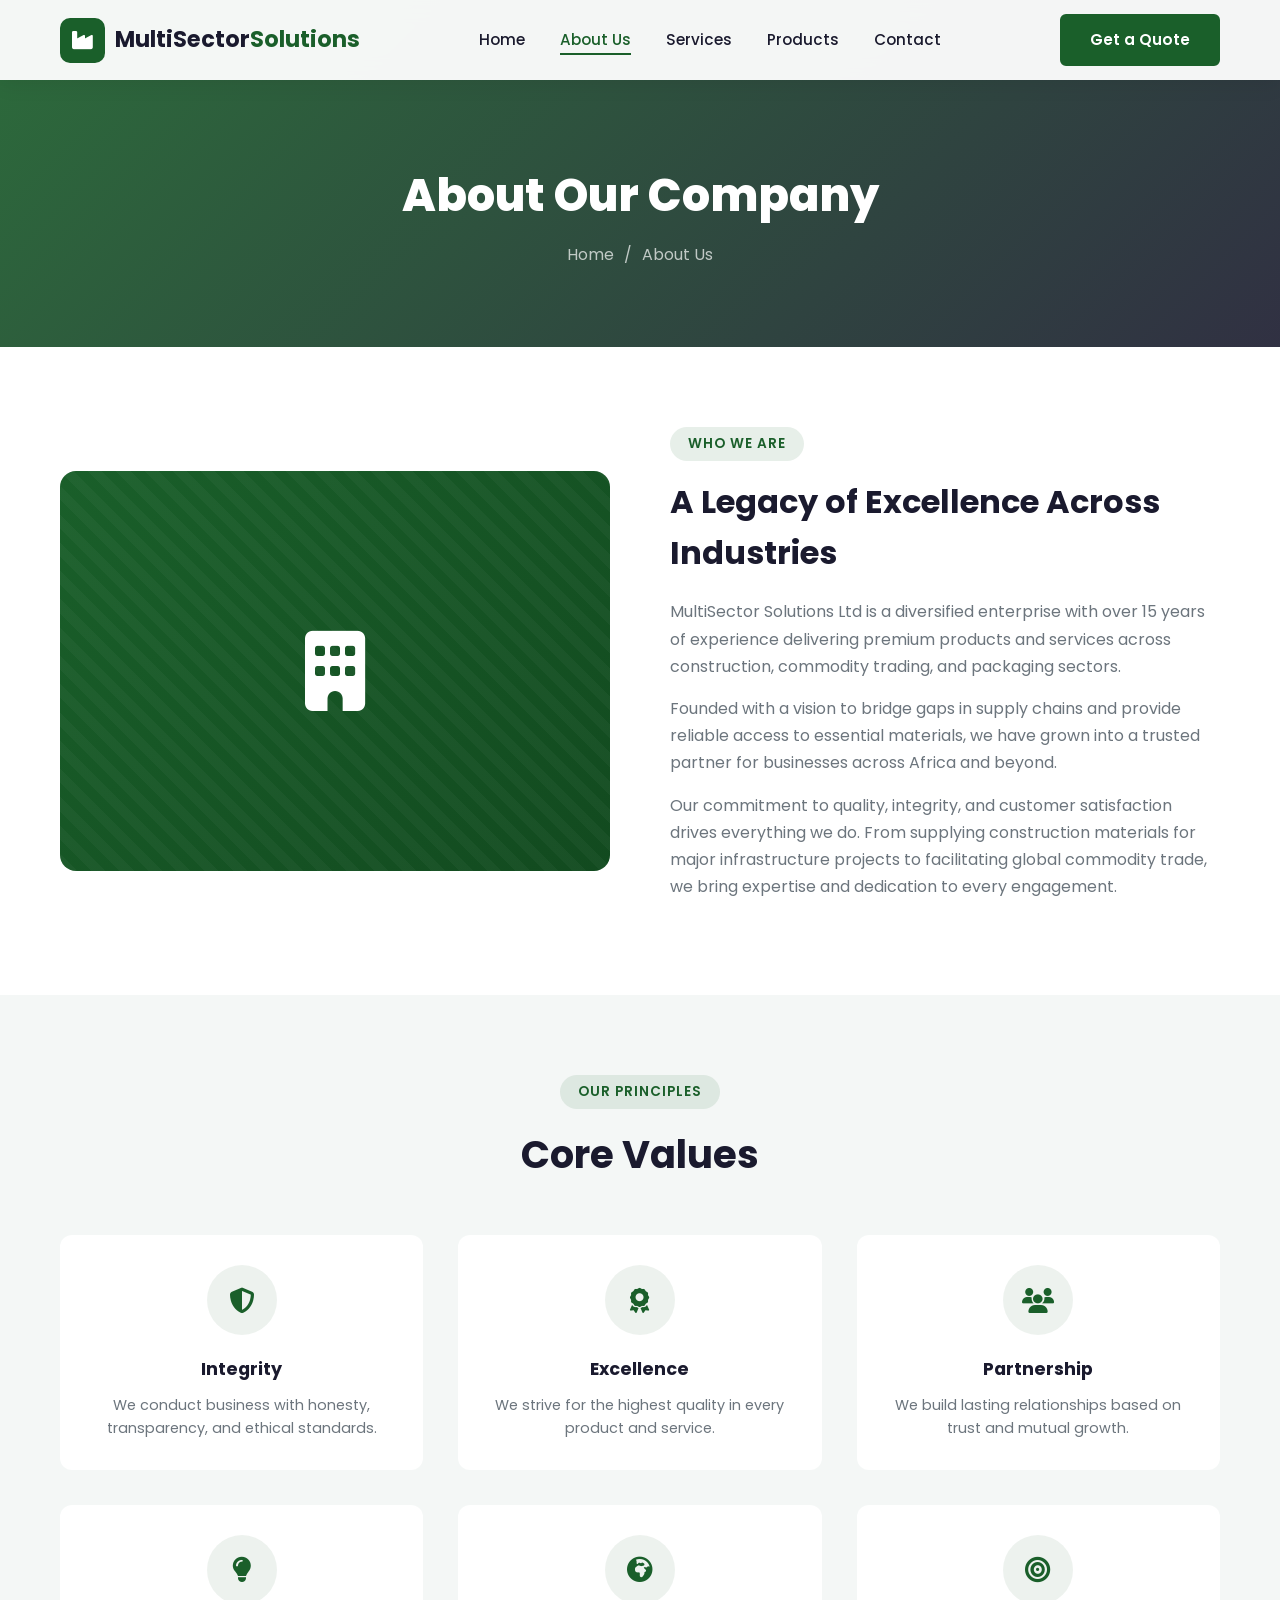
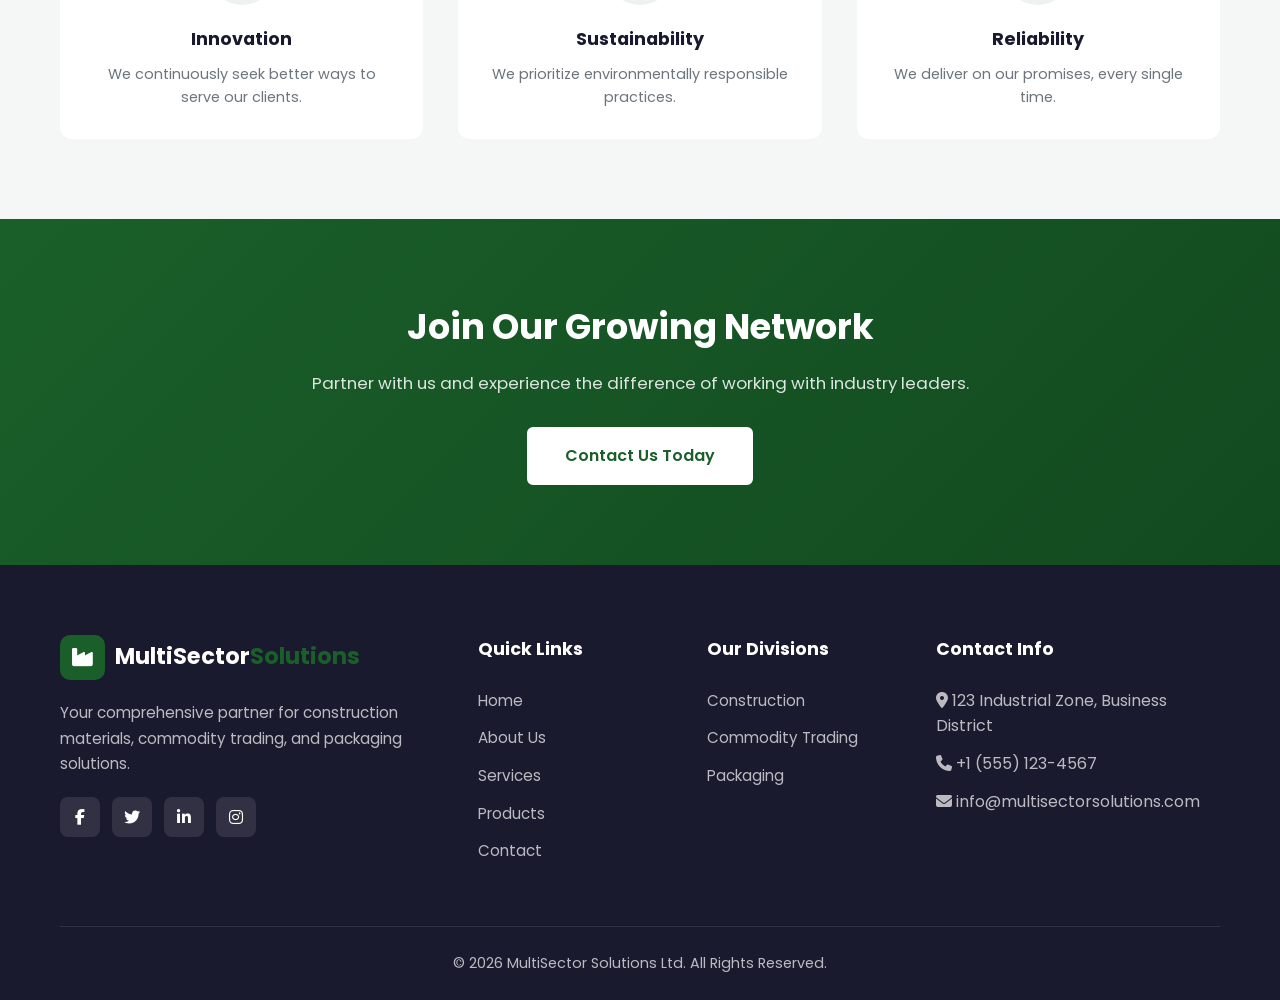
==== about.html @ 1d7cfd5d "version 1" ====
<!DOCTYPE html>
<html lang="en">
<head>
    <meta charset="UTF-8">
    <meta name="viewport" content="width=device-width, initial-scale=1.0">
    <title>About Us | MultiSector Solutions</title>
    <link rel="stylesheet" href="css/style.css">
    <link href="https://fonts.googleapis.com/css2?family=Poppins:wght@300;400;500;600;700;800&display=swap" rel="stylesheet">
    <link rel="stylesheet" href="https://cdnjs.cloudflare.com/ajax/libs/font-awesome/6.4.0/css/all.min.css">
</head>
<body>
    <header class="header" id="header">
        <div class="container">
            <div class="logo">
                <a href="index.html">
                    <span class="logo-icon"><i class="fas fa-industry"></i></span>
                    <span class="logo-text">MultiSector<span>Solutions</span></span>
                </a>
            </div>
            <nav class="nav" id="nav">
                <ul class="nav-list">
                    <li><a href="index.html">Home</a></li>
                    <li><a href="about.html" class="active">About Us</a></li>
                    <li><a href="services.html">Services</a></li>
                    <li><a href="products.html">Products</a></li>
                    <li><a href="contact.html">Contact</a></li>
                </ul>
            </nav>
            <div class="header-actions">
                <a href="contact.html" class="btn btn-primary">Get a Quote</a>
                <button class="mobile-menu-toggle" id="mobileMenuToggle">
                    <span></span><span></span><span></span>
                </button>
            </div>
        </div>
    </header>

    <section class="page-banner">
        <div class="container">
            <h1>About Our Company</h1>
            <div class="breadcrumb">
                <a href="index.html">Home</a> / <span>About Us</span>
            </div>
        </div>
    </section>

    <section class="section-padding">
        <div class="container">
            <div class="about-grid">
                <div class="about-img">
                    <i class="fas fa-building"></i>
                </div>
                <div class="about-content">
                    <span class="section-tag">Who We Are</span>
                    <h2>A Legacy of Excellence Across Industries</h2>
                    <p>MultiSector Solutions Ltd is a diversified enterprise with over 15 years of experience delivering premium products and services across construction, commodity trading, and packaging sectors.</p>
                    <p>Founded with a vision to bridge gaps in supply chains and provide reliable access to essential materials, we have grown into a trusted partner for businesses across Africa and beyond.</p>
                    <p>Our commitment to quality, integrity, and customer satisfaction drives everything we do. From supplying construction materials for major infrastructure projects to facilitating global commodity trade, we bring expertise and dedication to every engagement.</p>
                </div>
            </div>
        </div>
    </section>

    <section class="section-padding bg-light">
        <div class="container">
            <div class="section-header">
                <span class="section-tag">Our Principles</span>
                <h2 class="section-title">Core Values</h2>
            </div>
            <div class="features-grid">
                <div class="feature-item">
                    <div class="feature-icon"><i class="fas fa-shield-alt"></i></div>
                    <h4>Integrity</h4>
                    <p>We conduct business with honesty, transparency, and ethical standards.</p>
                </div>
                <div class="feature-item">
                    <div class="feature-icon"><i class="fas fa-award"></i></div>
                    <h4>Excellence</h4>
                    <p>We strive for the highest quality in every product and service.</p>
                </div>
                <div class="feature-item">
                    <div class="feature-icon"><i class="fas fa-users"></i></div>
                    <h4>Partnership</h4>
                    <p>We build lasting relationships based on trust and mutual growth.</p>
                </div>
                <div class="feature-item">
                    <div class="feature-icon"><i class="fas fa-lightbulb"></i></div>
                    <h4>Innovation</h4>
                    <p>We continuously seek better ways to serve our clients.</p>
                </div>
                <div class="feature-item">
                    <div class="feature-icon"><i class="fas fa-globe-africa"></i></div>
                    <h4>Sustainability</h4>
                    <p>We prioritize environmentally responsible practices.</p>
                </div>
                <div class="feature-item">
                    <div class="feature-icon"><i class="fas fa-bullseye"></i></div>
                    <h4>Reliability</h4>
                    <p>We deliver on our promises, every single time.</p>
                </div>
            </div>
        </div>
    </section>

    <section class="cta-section">
        <div class="container">
            <div class="cta-box">
                <h2>Join Our Growing Network</h2>
                <p>Partner with us and experience the difference of working with industry leaders.</p>
                <a href="contact.html" class="btn btn-light btn-lg">Contact Us Today</a>
            </div>
        </div>
    </section>

    <footer class="footer">
        <div class="container">
            <div class="footer-grid">
                <div class="footer-col">
                    <div class="logo">
                        <a href="index.html">
                            <span class="logo-icon"><i class="fas fa-industry"></i></span>
                            <span class="logo-text">MultiSector<span>Solutions</span></span>
                        </a>
                    </div>
                    <p>Your comprehensive partner for construction materials, commodity trading, and packaging solutions.</p>
                    <div class="social-links">
                        <a href="#"><i class="fab fa-facebook-f"></i></a>
                        <a href="#"><i class="fab fa-twitter"></i></a>
                        <a href="#"><i class="fab fa-linkedin-in"></i></a>
                        <a href="#"><i class="fab fa-instagram"></i></a>
                    </div>
                </div>
                <div class="footer-col">
                    <h4>Quick Links</h4>
                    <ul>
                        <li><a href="index.html">Home</a></li>
                        <li><a href="about.html">About Us</a></li>
                        <li><a href="services.html">Services</a></li>
                        <li><a href="products.html">Products</a></li>
                        <li><a href="contact.html">Contact</a></li>
                    </ul>
                </div>
                <div class="footer-col">
                    <h4>Our Divisions</h4>
                    <ul>
                        <li><a href="services.html#construction">Construction</a></li>
                        <li><a href="services.html#trading">Commodity Trading</a></li>
                        <li><a href="services.html#packaging">Packaging</a></li>
                    </ul>
                </div>
                <div class="footer-col">
                    <h4>Contact Info</h4>
                    <ul class="contact-info">
                        <li><i class="fas fa-map-marker-alt"></i> 123 Industrial Zone, Business District</li>
                        <li><i class="fas fa-phone"></i> +1 (555) 123-4567</li>
                        <li><i class="fas fa-envelope"></i> info@multisectorsolutions.com</li>
                    </ul>
                </div>
            </div>
            <div class="footer-bottom">
                <p>&copy; 2026 MultiSector Solutions Ltd. All Rights Reserved.</p>
            </div>
        </div>
    </footer>

    <script src="js/main.js"></script>
</body>
</html>
---- css/style.css ----
/* ==================== */
/* GLOBAL STYLES        */
/* ==================== */
:root {
    --primary-color: #1a5f2a;
    --primary-dark: #124a1f;
    --primary-light: #2d8a40;
    --secondary-color: #c45c26;
    --accent-color: #f4a261;
    --dark: #1a1a2e;
    --light: #f8f9fa;
    --gray: #6c757d;
    --white: #ffffff;
    --font-main: 'Poppins', sans-serif;
    --shadow: 0 4px 20px rgba(0,0,0,0.08);
    --shadow-lg: 0 10px 40px rgba(0,0,0,0.12);
    --transition: all 0.3s ease;
}

* {
    margin: 0;
    padding: 0;
    box-sizing: border-box;
}

html {
    scroll-behavior: smooth;
}

body {
    font-family: var(--font-main);
    line-height: 1.6;
    color: var(--dark);
    background: var(--white);
}

a {
    text-decoration: none;
    color: inherit;
    transition: var(--transition);
}

ul {
    list-style: none;
}

img {
    max-width: 100%;
    height: auto;
}

.container {
    max-width: 1200px;
    margin: 0 auto;
    padding: 0 20px;
}

/* ==================== */
/* BUTTONS              */
/* ==================== */
.btn {
    display: inline-flex;
    align-items: center;
    justify-content: center;
    gap: 8px;
    padding: 12px 28px;
    border-radius: 6px;
    font-weight: 600;
    font-size: 0.95rem;
    cursor: pointer;
    transition: var(--transition);
    border: 2px solid transparent;
}

.btn-primary {
    background: var(--primary-color);
    color: var(--white);
    border-color: var(--primary-color);
}

.btn-primary:hover {
    background: var(--primary-dark);
    border-color: var(--primary-dark);
    transform: translateY(-2px);
    box-shadow: var(--shadow-lg);
}

.btn-outline {
    background: transparent;
    color: var(--white);
    border-color: var(--white);
}

.btn-outline:hover {
    background: var(--white);
    color: var(--primary-color);
}

.btn-light {
    background: var(--white);
    color: var(--primary-color);
    border-color: var(--white);
}

.btn-light:hover {
    background: var(--light);
    border-color: var(--light);
}

.btn-lg {
    padding: 14px 36px;
    font-size: 1rem;
}

/* ==================== */
/* SECTION UTILITIES    */
/* ==================== */
.section-padding {
    padding: 80px 0;
}

.bg-light {
    background: #f4f7f6;
}

.section-header {
    text-align: center;
    max-width: 700px;
    margin: 0 auto 50px;
}

.section-tag {
    display: inline-block;
    padding: 6px 18px;
    background: rgba(26, 95, 42, 0.1);
    color: var(--primary-color);
    font-weight: 600;
    font-size: 0.85rem;
    border-radius: 30px;
    margin-bottom: 15px;
    text-transform: uppercase;
    letter-spacing: 1px;
}

.section-title {
    font-size: 2.4rem;
    font-weight: 700;
    margin-bottom: 15px;
    color: var(--dark);
}

.section-desc {
    color: var(--gray);
    font-size: 1.05rem;
}

.text-center {
    text-align: center;
}

.mt-4 {
    margin-top: 40px;
}

/* ==================== */
/* HEADER               */
/* ==================== */
.header {
    position: fixed;
    top: 0;
    left: 0;
    width: 100%;
    z-index: 1000;
    background: rgba(255,255,255,0.95);
    backdrop-filter: blur(10px);
    box-shadow: var(--shadow);
    transition: var(--transition);
}

.header .container {
    display: flex;
    align-items: center;
    justify-content: space-between;
    height: 80px;
}

.logo a {
    display: flex;
    align-items: center;
    gap: 10px;
}

.logo-icon {
    width: 45px;
    height: 45px;
    background: var(--primary-color);
    color: var(--white);
    border-radius: 10px;
    display: flex;
    align-items: center;
    justify-content: center;
    font-size: 1.3rem;
}

.logo-text {
    font-size: 1.4rem;
    font-weight: 700;
    color: var(--dark);
}

.logo-text span {
    color: var(--primary-color);
}

.nav-list {
    display: flex;
    gap: 35px;
}

.nav-list a {
    font-weight: 500;
    font-size: 0.95rem;
    color: var(--dark);
    position: relative;
}

.nav-list a::after {
    content: '';
    position: absolute;
    bottom: -5px;
    left: 0;
    width: 0;
    height: 2px;
    background: var(--primary-color);
    transition: var(--transition);
}

.nav-list a:hover::after,
.nav-list a.active::after {
    width: 100%;
}

.nav-list a:hover,
.nav-list a.active {
    color: var(--primary-color);
}

.header-actions {
    display: flex;
    align-items: center;
    gap: 20px;
}

.mobile-menu-toggle {
    display: none;
    flex-direction: column;
    gap: 5px;
    background: none;
    border: none;
    cursor: pointer;
    padding: 5px;
}

.mobile-menu-toggle span {
    width: 25px;
    height: 3px;
    background: var(--dark);
    border-radius: 3px;
    transition: var(--transition);
}

/* ==================== */
/* HERO SECTION         */
/* ==================== */
.hero {
    min-height: 100vh;
    display: flex;
    align-items: center;
    background: linear-gradient(135deg, rgba(26,95,42,0.9), rgba(26,26,46,0.85)),
                url('data:image/svg+xml,<svg xmlns="http://www.w3.org/2000/svg" viewBox="0 0 100 100"><rect fill="none" stroke="rgba(255,255,255,0.05)" stroke-width="1" x="0" y="0" width="100" height="100"/></svg>');
    background-size: cover;
    position: relative;
    padding-top: 80px;
    color: var(--white);
}

.hero-content {
    max-width: 800px;
    padding: 60px 0;
}

.hero-title {
    font-size: 3.2rem;
    font-weight: 800;
    line-height: 1.2;
    margin-bottom: 20px;
}

.hero-title .highlight {
    color: var(--accent-color);
}

.hero-subtitle {
    font-size: 1.15rem;
    color: rgba(255,255,255,0.85);
    margin-bottom: 35px;
    line-height: 1.7;
}

.hero-buttons {
    display: flex;
    gap: 15px;
    margin-bottom: 60px;
    flex-wrap: wrap;
}

.hero-stats {
    display: grid;
    grid-template-columns: repeat(4, 1fr);
    gap: 30px;
    padding-top: 40px;
    border-top: 1px solid rgba(255,255,255,0.2);
}

.stat-item {
    text-align: center;
}

.stat-number {
    display: block;
    font-size: 2.2rem;
    font-weight: 800;
    color: var(--accent-color);
}

.stat-label {
    font-size: 0.9rem;
    color: rgba(255,255,255,0.8);
}

/* ==================== */
/* DIVISIONS            */
/* ==================== */
.divisions-grid {
    display: grid;
    grid-template-columns: repeat(3, 1fr);
    gap: 30px;
}

.division-card {
    background: var(--white);
    border-radius: 16px;
    padding: 40px 30px;
    box-shadow: var(--shadow);
    transition: var(--transition);
    border: 1px solid rgba(0,0,0,0.04);
    position: relative;
    overflow: hidden;
}

.division-card::before {
    content: '';
    position: absolute;
    top: 0;
    left: 0;
    width: 100%;
    height: 4px;
    background: var(--primary-color);
    transform: scaleX(0);
    transition: var(--transition);
}

.division-card:hover::before {
    transform: scaleX(1);
}

.division-card:hover {
    transform: translateY(-8px);
    box-shadow: var(--shadow-lg);
}

.division-card.featured {
    background: var(--primary-color);
    color: var(--white);
}

.division-card.featured::before {
    background: var(--accent-color);
}

.division-card.featured h3,
.division-card.featured p {
    color: var(--white);
}

.division-icon {
    width: 65px;
    height: 65px;
    background: rgba(26,95,42,0.1);
    border-radius: 14px;
    display: flex;
    align-items: center;
    justify-content: center;
    font-size: 1.6rem;
    color: var(--primary-color);
    margin-bottom: 25px;
}

.division-card.featured .division-icon {
    background: rgba(255,255,255,0.15);
    color: var(--white);
}

.division-card h3 {
    font-size: 1.3rem;
    margin-bottom: 12px;
    color: var(--dark);
}

.division-card p {
    color: var(--gray);
    font-size: 0.95rem;
    margin-bottom: 20px;
}

.read-more {
    font-weight: 600;
    color: var(--primary-color);
    display: inline-flex;
    align-items: center;
    gap: 6px;
}

.division-card.featured .read-more {
    color: var(--accent-color);
}

.read-more:hover {
    gap: 10px;
}

/* ==================== */
/* WHY CHOOSE US        */
/* ==================== */
.features-grid {
    display: grid;
    grid-template-columns: repeat(3, 1fr);
    gap: 35px;
}

.feature-item {
    text-align: center;
    padding: 30px;
    background: var(--white);
    border-radius: 12px;
    transition: var(--transition);
}

.feature-item:hover {
    box-shadow: var(--shadow-lg);
    transform: translateY(-5px);
}

.feature-icon {
    width: 70px;
    height: 70px;
    background: rgba(26,95,42,0.08);
    color: var(--primary-color);
    border-radius: 50%;
    display: flex;
    align-items: center;
    justify-content: center;
    font-size: 1.6rem;
    margin: 0 auto 20px;
}

.feature-item h4 {
    font-size: 1.1rem;
    margin-bottom: 10px;
    color: var(--dark);
}

.feature-item p {
    color: var(--gray);
    font-size: 0.9rem;
}

/* ==================== */
/* PRODUCTS TABS        */
/* ==================== */
.products-tabs {
    display: flex;
    justify-content: center;
    gap: 10px;
    margin-bottom: 40px;
    flex-wrap: wrap;
}

.tab-btn {
    padding: 12px 28px;
    border: 2px solid var(--primary-color);
    background: transparent;
    color: var(--primary-color);
    border-radius: 6px;
    font-weight: 600;
    cursor: pointer;
    transition: var(--transition);
    font-family: var(--font-main);
}

.tab-btn.active,
.tab-btn:hover {
    background: var(--primary-color);
    color: var(--white);
}

.tab-content {
    display: none;
}

.tab-content.active {
    display: block;
    animation: fadeIn 0.4s ease;
}

@keyframes fadeIn {
    from { opacity: 0; transform: translateY(10px); }
    to { opacity: 1; transform: translateY(0); }
}

.products-grid {
    display: grid;
    grid-template-columns: repeat(4, 1fr);
    gap: 25px;
}

.product-card {
    background: var(--white);
    border-radius: 12px;
    padding: 30px 20px;
    text-align: center;
    box-shadow: var(--shadow);
    transition: var(--transition);
    border: 1px solid rgba(0,0,0,0.04);
}

.product-card:hover {
    transform: translateY(-5px);
    box-shadow: var(--shadow-lg);
}

.product-img {
    width: 80px;
    height: 80px;
    background: rgba(26,95,42,0.08);
    border-radius: 50%;
    display: flex;
    align-items: center;
    justify-content: center;
    font-size: 2rem;
    color: var(--primary-color);
    margin: 0 auto 20px;
}

.product-card h4 {
    font-size: 1.05rem;
    margin-bottom: 8px;
    color: var(--dark);
}

.product-card p {
    color: var(--gray);
    font-size: 0.88rem;
}

/* ==================== */
/* CTA SECTION          */
/* ==================== */
.cta-section {
    padding: 80px 0;
    background: linear-gradient(135deg, var(--primary-color), var(--primary-dark));
    color: var(--white);
}

.cta-box {
    text-align: center;
    max-width: 700px;
    margin: 0 auto;
}

.cta-box h2 {
    font-size: 2.2rem;
    margin-bottom: 15px;
}

.cta-box p {
    font-size: 1.05rem;
    color: rgba(255,255,255,0.85);
    margin-bottom: 30px;
}

/* ==================== */
/* PAGE BANNER          */
/* ==================== */
.page-banner {
    padding: 160px 0 80px;
    background: linear-gradient(135deg, rgba(26,95,42,0.92), rgba(26,26,46,0.9));
    color: var(--white);
    text-align: center;
}

.page-banner h1 {
    font-size: 2.8rem;
    font-weight: 800;
    margin-bottom: 10px;
}

.breadcrumb {
    display: flex;
    justify-content: center;
    gap: 10px;
    color: rgba(255,255,255,0.7);
}

.breadcrumb a:hover {
    color: var(--accent-color);
}

/* ==================== */
/* ABOUT PAGE           */
/* ==================== */
.about-grid {
    display: grid;
    grid-template-columns: 1fr 1fr;
    gap: 60px;
    align-items: center;
}

.about-img {
    background: linear-gradient(135deg, var(--primary-color), var(--primary-dark));
    border-radius: 16px;
    min-height: 400px;
    display: flex;
    align-items: center;
    justify-content: center;
    color: var(--white);
    font-size: 5rem;
    position: relative;
    overflow: hidden;
}

.about-img::before {
    content: '';
    position: absolute;
    width: 150%;
    height: 150%;
    background: repeating-linear-gradient(45deg, transparent, transparent 10px, rgba(255,255,255,0.03) 10px, rgba(255,255,255,0.03) 20px);
    animation: slide 20s linear infinite;
}

@keyframes slide {
    0% { transform: translate(-10%, -10%); }
    100% { transform: translate(0, 0); }
}

.about-content h2 {
    font-size: 2rem;
    margin-bottom: 20px;
    color: var(--dark);
}

.about-content p {
    color: var(--gray);
    margin-bottom: 15px;
    line-height: 1.7;
}

.values-list {
    margin-top: 25px;
}

.value-item {
    display: flex;
    align-items: flex-start;
    gap: 15px;
    margin-bottom: 18px;
}

.value-item i {
    color: var(--primary-color);
    font-size: 1.2rem;
    margin-top: 3px;
}

.value-item h4 {
    font-size: 1.05rem;
    margin-bottom: 3px;
}

.value-item p {
    font-size: 0.9rem;
    margin: 0;
}

/* ==================== */
/* SERVICES PAGE        */
/* ==================== */
.service-detail {
    display: grid;
    grid-template-columns: 1fr 1fr;
    gap: 60px;
    align-items: center;
    margin-bottom: 80px;
}

.service-detail:nth-child(even) .service-img {
    order: 2;
}

.service-img {
    background: #eef2f1;
    border-radius: 16px;
    min-height: 350px;
    display: flex;
    align-items: center;
    justify-content: center;
    font-size: 4rem;
    color: var(--primary-color);
}

.service-content h3 {
    font-size: 1.8rem;
    margin-bottom: 15px;
    color: var(--dark);
}

.service-content p {
    color: var(--gray);
    margin-bottom: 20px;
    line-height: 1.7;
}

.service-list {
    margin-bottom: 25px;
}

.service-list li {
    display: flex;
    align-items: center;
    gap: 10px;
    margin-bottom: 10px;
    color: var(--dark);
}

.service-list li i {
    color: var(--primary-color);
}

/* ==================== */
/* PRODUCTS PAGE        */
/* ==================== */
.products-page-grid {
    display: grid;
    grid-template-columns: repeat(3, 1fr);
    gap: 30px;
}

.product-detail-card {
    background: var(--white);
    border-radius: 16px;
    overflow: hidden;
    box-shadow: var(--shadow);
    transition: var(--transition);
}

.product-detail-card:hover {
    transform: translateY(-8px);
    box-shadow: var(--shadow-lg);
}

.product-detail-img {
    height: 200px;
    background: linear-gradient(135deg, var(--primary-color), var(--primary-dark));
    display: flex;
    align-items: center;
    justify-content: center;
    font-size: 3rem;
    color: var(--white);
}

.product-detail-info {
    padding: 25px;
}

.product-detail-info h3 {
    font-size: 1.2rem;
    margin-bottom: 10px;
}

.product-detail-info p {
    color: var(--gray);
    font-size: 0.9rem;
    margin-bottom: 15px;
}

.product-meta {
    display: flex;
    justify-content: space-between;
    align-items: center;
    padding-top: 15px;
    border-top: 1px solid #eee;
}

.product-category {
    font-size: 0.8rem;
    padding: 4px 12px;
    background: rgba(26,95,42,0.1);
    color: var(--primary-color);
    border-radius: 20px;
    font-weight: 600;
}

/* ==================== */
/* CONTACT PAGE         */
/* ==================== */
.contact-grid {
    display: grid;
    grid-template-columns: 1fr 1fr;
    gap: 50px;
}

.contact-info-box {
    display: flex;
    flex-direction: column;
    gap: 25px;
}

.contact-item {
    display: flex;
    gap: 20px;
    padding: 25px;
    background: var(--white);
    border-radius: 12px;
    box-shadow: var(--shadow);
}

.contact-item-icon {
    width: 55px;
    height: 55px;
    background: var(--primary-color);
    color: var(--white);
    border-radius: 12px;
    display: flex;
    align-items: center;
    justify-content: center;
    font-size: 1.3rem;
    flex-shrink: 0;
}

.contact-item h4 {
    margin-bottom: 5px;
}

.contact-item p {
    color: var(--gray);
    font-size: 0.9rem;
}

.contact-form {
    background: var(--white);
    padding: 40px;
    border-radius: 16px;
    box-shadow: var(--shadow);
}

.form-group {
    margin-bottom: 20px;
}

.form-group label {
    display: block;
    margin-bottom: 8px;
    font-weight: 500;
    font-size: 0.9rem;
}

.form-group input,
.form-group textarea,
.form-group select {
    width: 100%;
    padding: 12px 16px;
    border: 2px solid #e9ecef;
    border-radius: 8px;
    font-family: var(--font-main);
    font-size: 0.95rem;
    transition: var(--transition);
}

.form-group input:focus,
.form-group textarea:focus,
.form-group select:focus {
    outline: none;
    border-color: var(--primary-color);
}

.form-group textarea {
    resize: vertical;
    min-height: 120px;
}

/* ==================== */
/* FOOTER               */
/* ==================== */
.footer {
    background: var(--dark);
    color: rgba(255,255,255,0.7);
    padding: 70px 0 0;
}

.footer-grid {
    display: grid;
    grid-template-columns: 2fr 1fr 1fr 1.5fr;
    gap: 40px;
    margin-bottom: 50px;
}

.footer-col .logo-text {
    color: var(--white);
}

.footer-col p {
    margin: 20px 0;
    line-height: 1.7;
    font-size: 0.95rem;
}

.footer-col h4 {
    color: var(--white);
    font-size: 1.1rem;
    margin-bottom: 25px;
}

.footer-col ul li {
    margin-bottom: 12px;
}

.footer-col ul a {
    color: rgba(255,255,255,0.7);
    font-size: 0.95rem;
}

.footer-col ul a:hover {
    color: var(--accent-color);
    padding-left: 5px;
}

.social-links {
    display: flex;
    gap: 12px;
}

.social-links a {
    width: 40px;
    height: 40px;
    background: rgba(255,255,255,0.1);
    border-radius: 8px;
    display: flex;
    align-items: center;
    justify-content: center;
    color: var(--white);
    transition: var(--transition);
}

.social-links a:hover {
    background: var(--primary-color);
    transform: translateY(-3px);
}

.footer-bottom {
    border-top: 1px solid rgba(255,255,255,0.1);
    padding: 25px 0;
    text-align: center;
    font-size: 0.9rem;
}

/* ==================== */
/* RESPONSIVE           */
/* ==================== */
@media (max-width: 992px) {
    .hero-title { font-size: 2.4rem; }
    .divisions-grid { grid-template-columns: repeat(2, 1fr); }
    .features-grid { grid-template-columns: repeat(2, 1fr); }
    .products-grid { grid-template-columns: repeat(2, 1fr); }
    .about-grid { grid-template-columns: 1fr; }
    .service-detail { grid-template-columns: 1fr; }
    .service-detail:nth-child(even) .service-img { order: 0; }
    .products-page-grid { grid-template-columns: repeat(2, 1fr); }
    .contact-grid { grid-template-columns: 1fr; }
    .footer-grid { grid-template-columns: repeat(2, 1fr); }
}

@media (max-width: 768px) {
    .nav { display: none; }
    .mobile-menu-toggle { display: flex; }
    .hero-stats { grid-template-columns: repeat(2, 1fr); }
    .divisions-grid { grid-template-columns: 1fr; }
    .features-grid { grid-template-columns: 1fr; }
    .products-grid { grid-template-columns: 1fr; }
    .hero-buttons { flex-direction: column; }
    .products-page-grid { grid-template-columns: 1fr; }
    .footer-grid { grid-template-columns: 1fr; }
    .page-banner h1 { font-size: 2rem; }
    .section-title { font-size: 1.8rem; }
}

/* Mobile Menu Active */
.nav.active {
    display: block;
    position: absolute;
    top: 80px;
    left: 0;
    width: 100%;
    background: var(--white);
    box-shadow: var(--shadow);
    padding: 20px;
}

.nav.active .nav-list {
    flex-direction: column;
    gap: 15px;
}
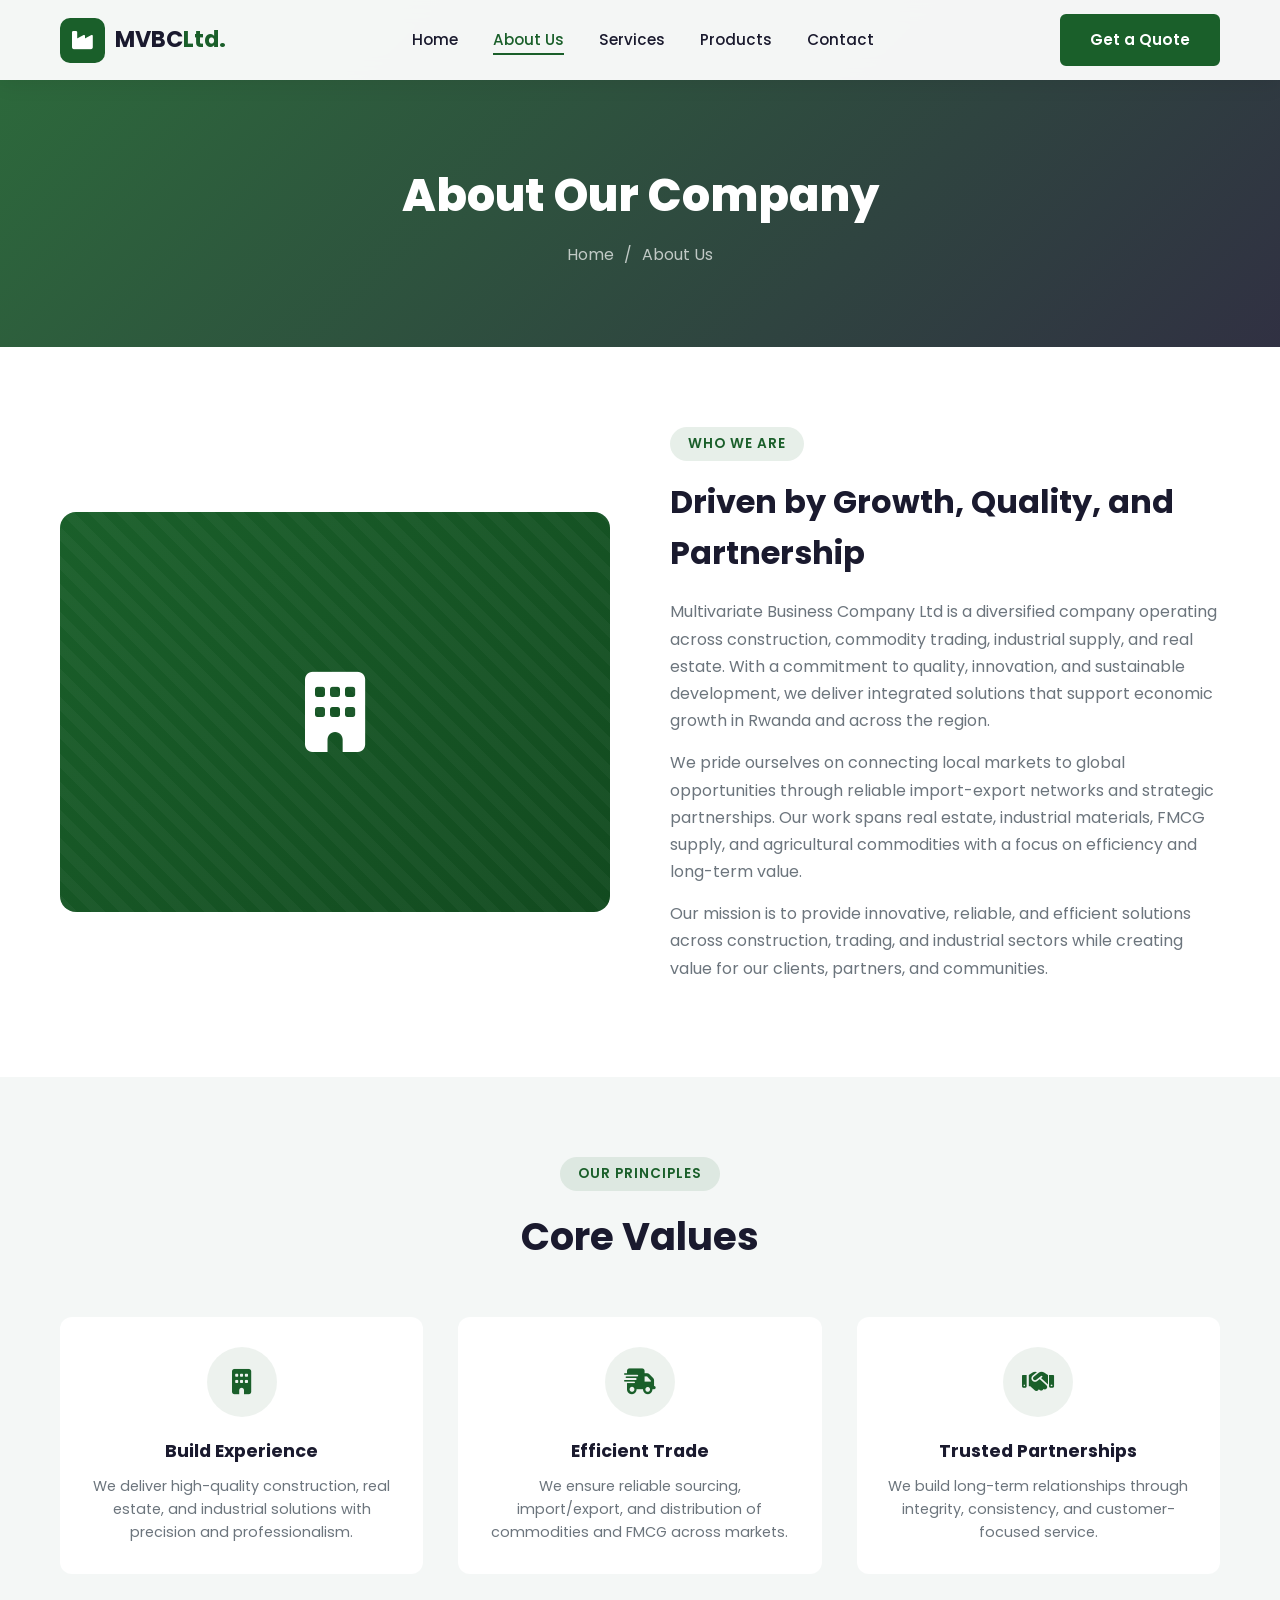
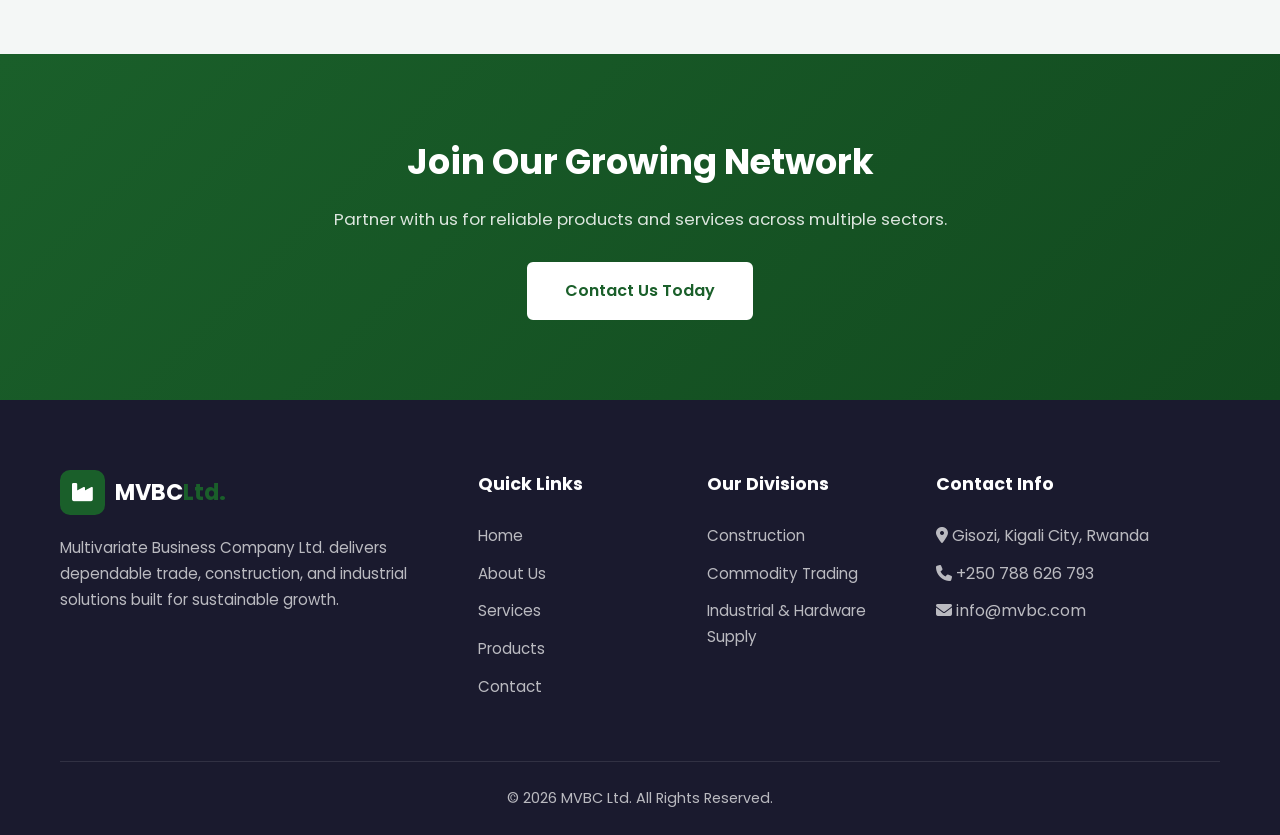
==== commit 5a86014b: "Version 1.4" ====
--- a/about.html
+++ b/about.html
@@ -3,7 +3,7 @@
 <head>
     <meta charset="UTF-8">
     <meta name="viewport" content="width=device-width, initial-scale=1.0">
-    <title>About Us | MultiSector Solutions</title>
+    <title>About Us | MVBC Ltd.</title>
     <link rel="stylesheet" href="css/style.css">
     <link href="https://fonts.googleapis.com/css2?family=Poppins:wght@300;400;500;600;700;800&display=swap" rel="stylesheet">
     <link rel="stylesheet" href="https://cdnjs.cloudflare.com/ajax/libs/font-awesome/6.4.0/css/all.min.css">
@@ -14,7 +14,7 @@
             <div class="logo">
                 <a href="index.html">
                     <span class="logo-icon"><i class="fas fa-industry"></i></span>
-                    <span class="logo-text">MultiSector<span>Solutions</span></span>
+                    <span class="logo-text">MVBC<span>Ltd.</span></span>
                 </a>
             </div>
             <nav class="nav" id="nav">
@@ -52,10 +52,10 @@
                 </div>
                 <div class="about-content">
                     <span class="section-tag">Who We Are</span>
-                    <h2>A Legacy of Excellence Across Industries</h2>
-                    <p>MultiSector Solutions Ltd is a diversified enterprise with over 15 years of experience delivering premium products and services across construction, commodity trading, and packaging sectors.</p>
-                    <p>Founded with a vision to bridge gaps in supply chains and provide reliable access to essential materials, we have grown into a trusted partner for businesses across Africa and beyond.</p>
-                    <p>Our commitment to quality, integrity, and customer satisfaction drives everything we do. From supplying construction materials for major infrastructure projects to facilitating global commodity trade, we bring expertise and dedication to every engagement.</p>
+                    <h2>Driven by Growth, Quality, and Partnership</h2>
+                    <p>Multivariate Business Company Ltd is a diversified company operating across construction, commodity trading, industrial supply, and real estate. With a commitment to quality, innovation, and sustainable development, we deliver integrated solutions that support economic growth in Rwanda and across the region.</p>
+                    <p>We pride ourselves on connecting local markets to global opportunities through reliable import-export networks and strategic partnerships. Our work spans real estate, industrial materials, FMCG supply, and agricultural commodities with a focus on efficiency and long-term value.</p>
+                    <p>Our mission is to provide innovative, reliable, and efficient solutions across construction, trading, and industrial sectors while creating value for our clients, partners, and communities.</p>
                 </div>
             </div>
         </div>
@@ -69,34 +69,19 @@
             </div>
             <div class="features-grid">
                 <div class="feature-item">
-                    <div class="feature-icon"><i class="fas fa-shield-alt"></i></div>
-                    <h4>Integrity</h4>
-                    <p>We conduct business with honesty, transparency, and ethical standards.</p>
+                    <div class="feature-icon"><i class="fas fa-building"></i></div>
+                    <h4>Build Experience</h4>
+                    <p>We deliver high-quality construction, real estate, and industrial solutions with precision and professionalism.</p>
                 </div>
                 <div class="feature-item">
-                    <div class="feature-icon"><i class="fas fa-award"></i></div>
-                    <h4>Excellence</h4>
-                    <p>We strive for the highest quality in every product and service.</p>
+                    <div class="feature-icon"><i class="fas fa-shipping-fast"></i></div>
+                    <h4>Efficient Trade</h4>
+                    <p>We ensure reliable sourcing, import/export, and distribution of commodities and FMCG across markets.</p>
                 </div>
                 <div class="feature-item">
-                    <div class="feature-icon"><i class="fas fa-users"></i></div>
-                    <h4>Partnership</h4>
-                    <p>We build lasting relationships based on trust and mutual growth.</p>
-                </div>
-                <div class="feature-item">
-                    <div class="feature-icon"><i class="fas fa-lightbulb"></i></div>
-                    <h4>Innovation</h4>
-                    <p>We continuously seek better ways to serve our clients.</p>
-                </div>
-                <div class="feature-item">
-                    <div class="feature-icon"><i class="fas fa-globe-africa"></i></div>
-                    <h4>Sustainability</h4>
-                    <p>We prioritize environmentally responsible practices.</p>
-                </div>
-                <div class="feature-item">
-                    <div class="feature-icon"><i class="fas fa-bullseye"></i></div>
-                    <h4>Reliability</h4>
-                    <p>We deliver on our promises, every single time.</p>
+                    <div class="feature-icon"><i class="fas fa-handshake"></i></div>
+                    <h4>Trusted Partnerships</h4>
+                    <p>We build long-term relationships through integrity, consistency, and customer-focused service.</p>
                 </div>
             </div>
         </div>
@@ -106,7 +91,7 @@
         <div class="container">
             <div class="cta-box">
                 <h2>Join Our Growing Network</h2>
-                <p>Partner with us and experience the difference of working with industry leaders.</p>
+                <p>Partner with us for reliable products and services across multiple sectors.</p>
                 <a href="contact.html" class="btn btn-light btn-lg">Contact Us Today</a>
             </div>
         </div>
@@ -119,16 +104,10 @@
                     <div class="logo">
                         <a href="index.html">
                             <span class="logo-icon"><i class="fas fa-industry"></i></span>
-                            <span class="logo-text">MultiSector<span>Solutions</span></span>
+                            <span class="logo-text">MVBC<span>Ltd.</span></span>
                         </a>
                     </div>
-                    <p>Your comprehensive partner for construction materials, commodity trading, and packaging solutions.</p>
-                    <div class="social-links">
-                        <a href="#"><i class="fab fa-facebook-f"></i></a>
-                        <a href="#"><i class="fab fa-twitter"></i></a>
-                        <a href="#"><i class="fab fa-linkedin-in"></i></a>
-                        <a href="#"><i class="fab fa-instagram"></i></a>
-                    </div>
+                    <p>Multivariate Business Company Ltd. delivers dependable trade, construction, and industrial solutions built for sustainable growth.</p>
                 </div>
                 <div class="footer-col">
                     <h4>Quick Links</h4>
@@ -145,20 +124,20 @@
                     <ul>
                         <li><a href="services.html#construction">Construction</a></li>
                         <li><a href="services.html#trading">Commodity Trading</a></li>
-                        <li><a href="services.html#packaging">Packaging</a></li>
+                        <li><a href="services.html#industrial">Industrial & Hardware Supply</a></li>
                     </ul>
                 </div>
                 <div class="footer-col">
                     <h4>Contact Info</h4>
                     <ul class="contact-info">
-                        <li><i class="fas fa-map-marker-alt"></i> 123 Industrial Zone, Business District</li>
-                        <li><i class="fas fa-phone"></i> +1 (555) 123-4567</li>
-                        <li><i class="fas fa-envelope"></i> info@multisectorsolutions.com</li>
+                        <li><i class="fas fa-map-marker-alt"></i> Gisozi, Kigali City, Rwanda</li>
+                        <li><i class="fas fa-phone"></i> +250 788 626 793</li>
+                        <li><i class="fas fa-envelope"></i> info@mvbc.com</li>
                     </ul>
                 </div>
             </div>
             <div class="footer-bottom">
-                <p>&copy; 2026 MultiSector Solutions Ltd. All Rights Reserved.</p>
+                <p>&copy; 2026 MVBC Ltd. All Rights Reserved.</p>
             </div>
         </div>
     </footer>
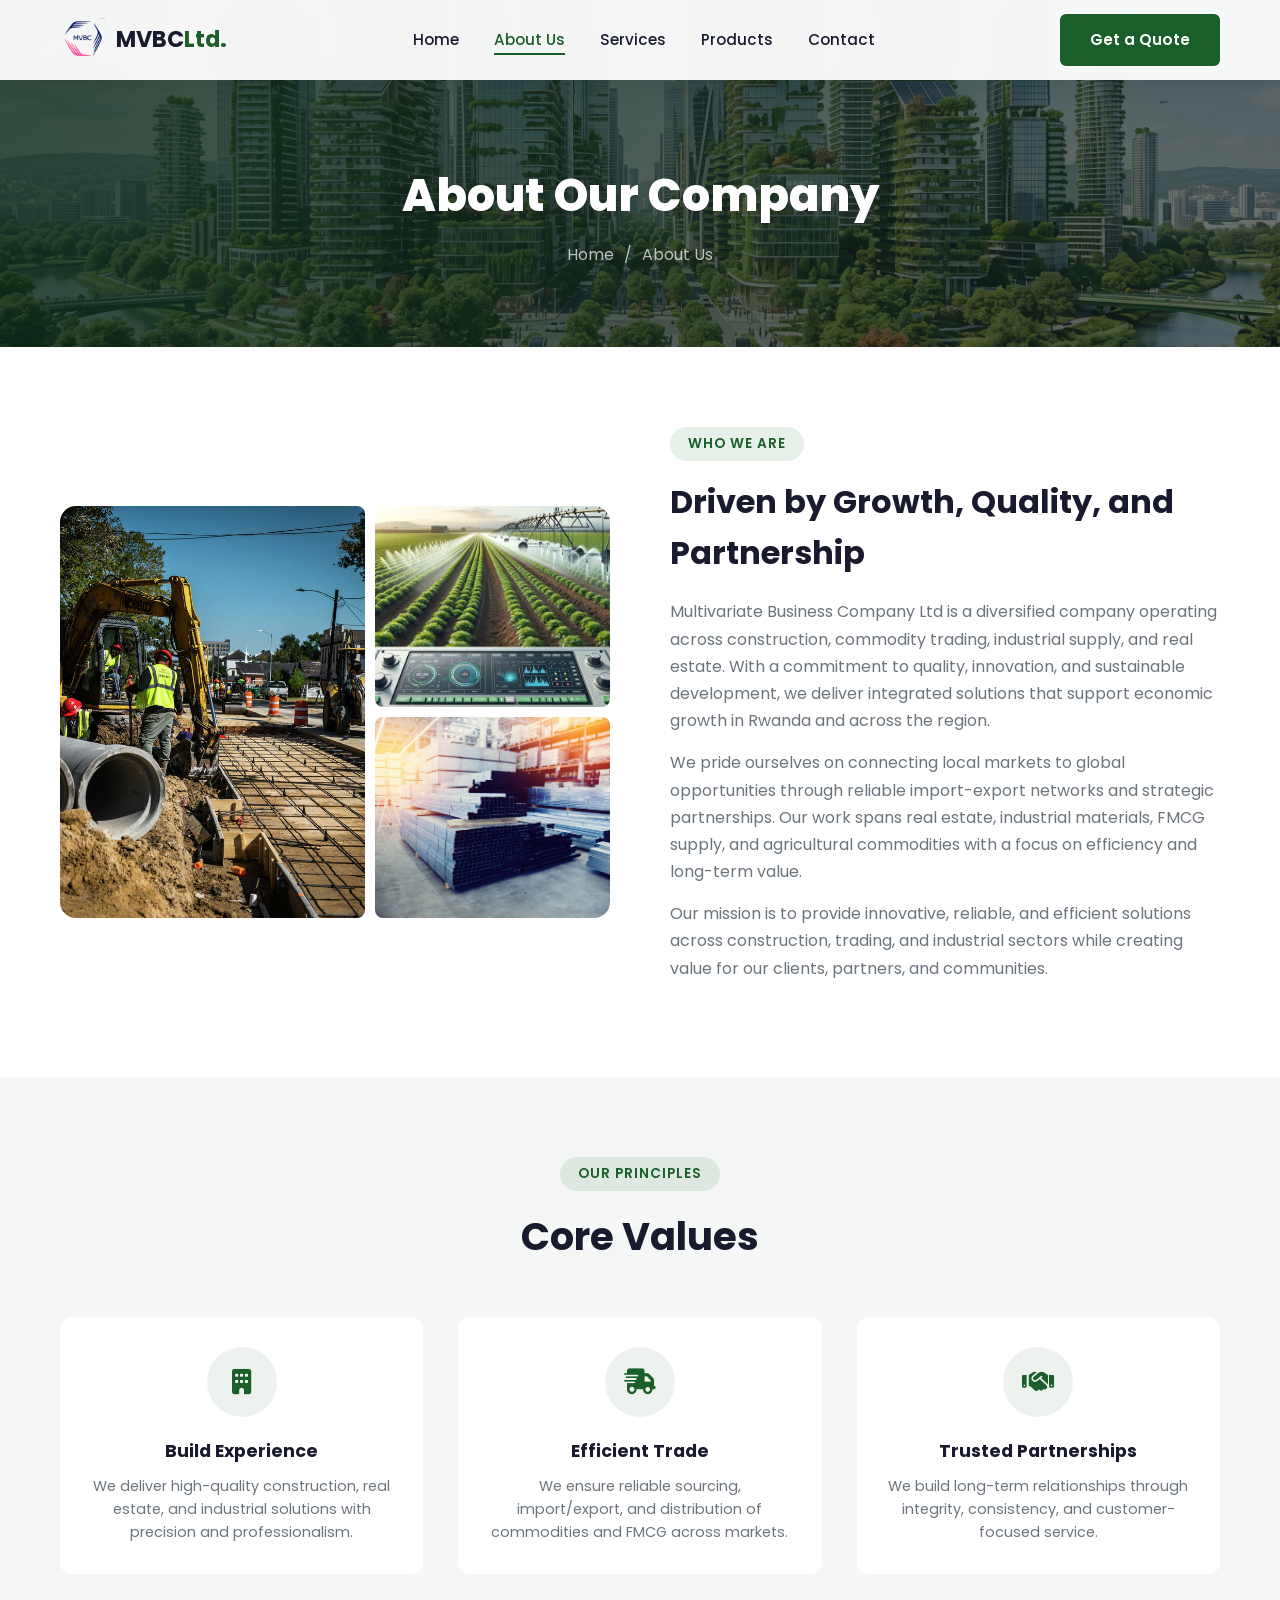
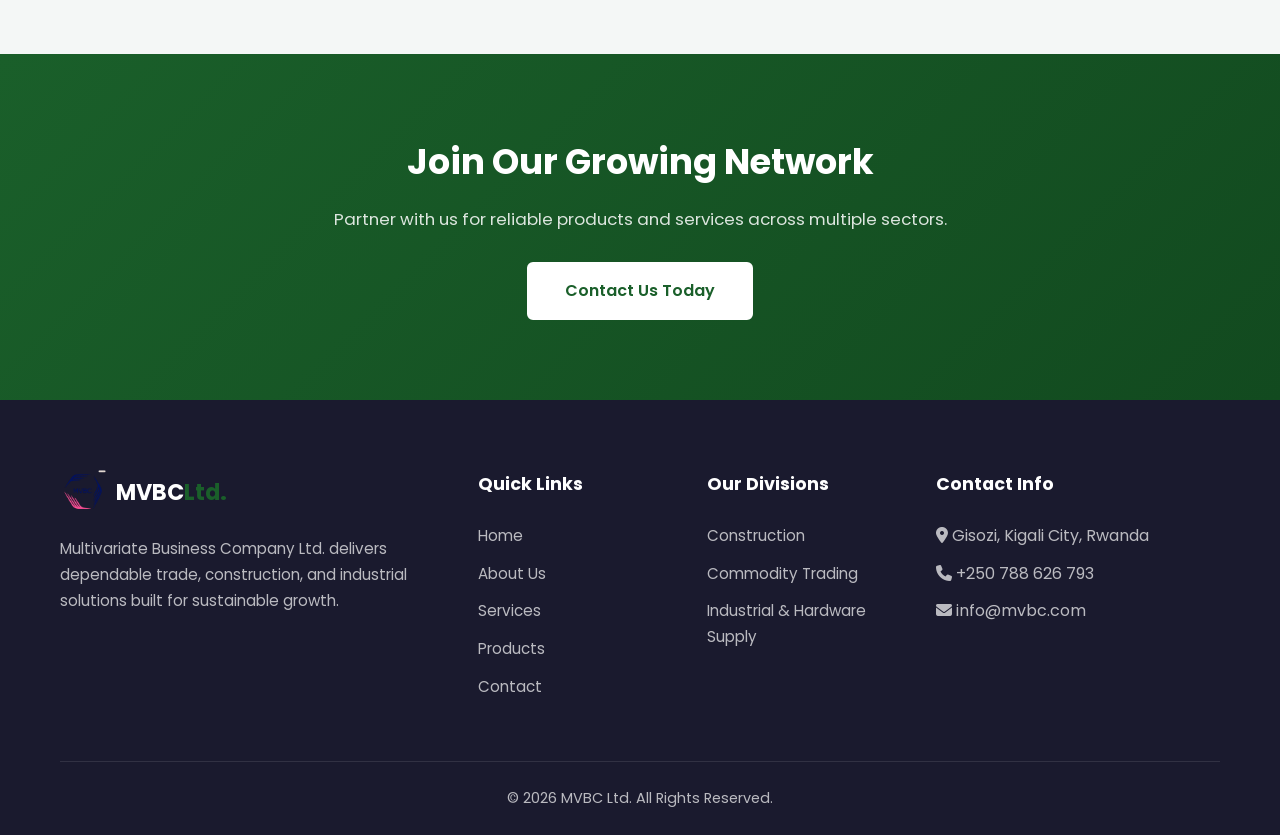
==== commit 4792e700: "Version 1.6" ====
--- a/about.html
+++ b/about.html
@@ -13,7 +13,7 @@
         <div class="container">
             <div class="logo">
                 <a href="index.html">
-                    <span class="logo-icon"><i class="fas fa-industry"></i></span>
+                    <img class="logo-mark" src="images/MVBC LOGO NBG.png" alt="">
                     <span class="logo-text">MVBC<span>Ltd.</span></span>
                 </a>
             </div>
@@ -35,7 +35,7 @@
         </div>
     </header>
 
-    <section class="page-banner">
+    <section class="page-banner page-banner--about">
         <div class="container">
             <h1>About Our Company</h1>
             <div class="breadcrumb">
@@ -48,7 +48,9 @@
         <div class="container">
             <div class="about-grid">
                 <div class="about-img">
-                    <i class="fas fa-building"></i>
+                    <img src="files/road cons mvbc.jpg" alt="MVBC road construction project" loading="lazy" decoding="async">
+                    <img src="files/agricultural-field-showcasing-advanced-irrigation-technology.webp" alt="Agricultural fields representing MVBC commodity trading" loading="lazy" decoding="async">
+                    <img src="files/Steel-Raw-Material-Warehouse.jpg" alt="Industrial materials representing MVBC hardware supply" loading="lazy" decoding="async">
                 </div>
                 <div class="about-content">
                     <span class="section-tag">Who We Are</span>
@@ -103,7 +105,7 @@
                 <div class="footer-col">
                     <div class="logo">
                         <a href="index.html">
-                            <span class="logo-icon"><i class="fas fa-industry"></i></span>
+                            <img class="logo-mark" src="images/MVBC LOGO NBG.png" alt="">
                             <span class="logo-text">MVBC<span>Ltd.</span></span>
                         </a>
                     </div>
--- a/css/style.css
+++ b/css/style.css
@@ -202,6 +202,14 @@
     font-size: 1.3rem;
 }
 
+.logo-mark {
+    display: block;
+    width: 46px;
+    height: 46px;
+    object-fit: contain;
+    flex: 0 0 auto;
+}
+
 .logo-text {
     font-size: 1.4rem;
     font-weight: 700;
@@ -276,9 +284,8 @@
     min-height: 100vh;
     display: flex;
     align-items: center;
-    background: linear-gradient(135deg, rgba(26,95,42,0.9), rgba(26,26,46,0.85)),
-                url('data:image/svg+xml,<svg xmlns="http://www.w3.org/2000/svg" viewBox="0 0 100 100"><rect fill="none" stroke="rgba(255,255,255,0.05)" stroke-width="1" x="0" y="0" width="100" height="100"/></svg>');
-    background-size: cover;
+    background: linear-gradient(110deg, rgba(18,55,31,0.88), rgba(26,26,46,0.62)),
+                url('../images/civil_vision_bridge.png') center 48% / cover no-repeat;
     position: relative;
     padding-top: 80px;
     color: var(--white);
@@ -537,11 +544,12 @@
 .product-card {
     background: var(--white);
     border-radius: 12px;
-    padding: 30px 20px;
+    padding: 0 0 22px;
     text-align: center;
     box-shadow: var(--shadow);
     transition: var(--transition);
     border: 1px solid rgba(0,0,0,0.04);
+    overflow: hidden;
 }
 
 .product-card:hover {
@@ -550,27 +558,31 @@
 }
 
 .product-img {
-    width: 80px;
-    height: 80px;
-    background: rgba(26,95,42,0.08);
-    border-radius: 50%;
-    display: flex;
-    align-items: center;
-    justify-content: center;
-    font-size: 2rem;
-    color: var(--primary-color);
-    margin: 0 auto 20px;
+    width: 100%;
+    aspect-ratio: 16 / 10;
+    background: #edf1ee;
+    margin: 0 0 16px;
+    overflow: hidden;
+}
+
+.product-img img {
+    display: block;
+    width: 100%;
+    height: 100%;
+    object-fit: cover;
 }
 
 .product-card h4 {
     font-size: 1.05rem;
     margin-bottom: 8px;
     color: var(--dark);
+    padding: 0 16px;
 }
 
 .product-card p {
     color: var(--gray);
     font-size: 0.88rem;
+    padding: 0 16px;
 }
 
 /* ==================== */
@@ -604,9 +616,33 @@
 /* ==================== */
 .page-banner {
     padding: 160px 0 80px;
-    background: linear-gradient(135deg, rgba(26,95,42,0.92), rgba(26,26,46,0.9));
+    background-image: linear-gradient(110deg, rgba(15,42,27,0.84), rgba(20,29,28,0.62)),
+                      url('../images/civil_vision_completed_project.png');
+    background-size: cover;
+    background-position: center;
+    background-repeat: no-repeat;
     color: var(--white);
     text-align: center;
+}
+
+.page-banner--about {
+    background-image: linear-gradient(110deg, rgba(15,42,27,0.84), rgba(20,29,28,0.62)),
+                      url('../images/civil_vision_sustainable_city.png');
+}
+
+.page-banner--services {
+    background-image: linear-gradient(110deg, rgba(15,42,27,0.84), rgba(20,29,28,0.62)),
+                      url('../files/road cons mvbc.jpg');
+}
+
+.page-banner--products {
+    background-image: linear-gradient(110deg, rgba(15,42,27,0.84), rgba(20,29,28,0.62)),
+                      url('../files/Steel-Raw-Material-Warehouse.jpg');
+}
+
+.page-banner--contact {
+    background-image: linear-gradient(110deg, rgba(15,42,27,0.84), rgba(20,29,28,0.62)),
+                      url('../files/Transpo mvbc.jpg');
 }
 
 .page-banner h1 {
@@ -637,30 +673,29 @@
 }
 
 .about-img {
-    background: linear-gradient(135deg, var(--primary-color), var(--primary-dark));
+    display: grid;
+    grid-template-columns: minmax(0, 1.3fr) minmax(0, 1fr);
+    grid-template-rows: repeat(2, minmax(0, 1fr));
+    gap: 10px;
+    aspect-ratio: 4 / 3;
+    width: 100%;
+    min-width: 0;
     border-radius: 16px;
-    min-height: 400px;
-    display: flex;
-    align-items: center;
-    justify-content: center;
-    color: var(--white);
-    font-size: 5rem;
-    position: relative;
+    min-height: 360px;
     overflow: hidden;
 }
 
-.about-img::before {
-    content: '';
-    position: absolute;
-    width: 150%;
-    height: 150%;
-    background: repeating-linear-gradient(45deg, transparent, transparent 10px, rgba(255,255,255,0.03) 10px, rgba(255,255,255,0.03) 20px);
-    animation: slide 20s linear infinite;
-}
-
-@keyframes slide {
-    0% { transform: translate(-10%, -10%); }
-    100% { transform: translate(0, 0); }
+.about-img img {
+    display: block;
+    width: 100%;
+    height: 100%;
+    min-height: 0;
+    object-fit: cover;
+    border-radius: 8px;
+}
+
+.about-img img:first-child {
+    grid-row: 1 / span 2;
 }
 
 .about-content h2 {
@@ -713,7 +748,7 @@
     margin-bottom: 80px;
 }
 
-.service-detail:nth-child(even) .service-img {
+.service-detail.reverse .service-img {
     order: 2;
 }
 
@@ -724,8 +759,15 @@
     display: flex;
     align-items: center;
     justify-content: center;
-    font-size: 4rem;
-    color: var(--primary-color);
+    overflow: hidden;
+}
+
+.service-img img {
+    display: block;
+    width: 100%;
+    height: 100%;
+    min-height: 350px;
+    object-fit: cover;
 }
 
 .service-content h3 {
@@ -786,6 +828,13 @@
     justify-content: center;
     font-size: 3rem;
     color: var(--white);
+}
+
+.product-detail-img img {
+    display: block;
+    width: 100%;
+    height: 100%;
+    object-fit: cover;
 }
 
 .product-detail-info {
@@ -993,7 +1042,7 @@
     .products-grid { grid-template-columns: repeat(2, 1fr); }
     .about-grid { grid-template-columns: 1fr; }
     .service-detail { grid-template-columns: 1fr; }
-    .service-detail:nth-child(even) .service-img { order: 0; }
+    .service-detail.reverse .service-img { order: 0; }
     .products-page-grid { grid-template-columns: repeat(2, 1fr); }
     .contact-grid { grid-template-columns: 1fr; }
     .footer-grid { grid-template-columns: repeat(2, 1fr); }
@@ -1013,6 +1062,18 @@
     .section-title { font-size: 1.8rem; }
 }
 
+@media (max-width: 480px) {
+    .header .container { padding: 0 16px; }
+    .logo a { gap: 8px; }
+    .logo-mark { width: 40px; height: 40px; }
+    .logo-text { font-size: 1.15rem; }
+    .header-actions { gap: 8px; }
+    .header-actions > .btn { display: none; }
+    .hero-stats { grid-template-columns: repeat(2, minmax(0, 1fr)); gap: 20px 12px; }
+    .stat-item { min-width: 0; overflow-wrap: anywhere; }
+    .about-img { min-height: 300px; gap: 8px; }
+}
+
 /* Mobile Menu Active */
 .nav.active {
     display: block;
